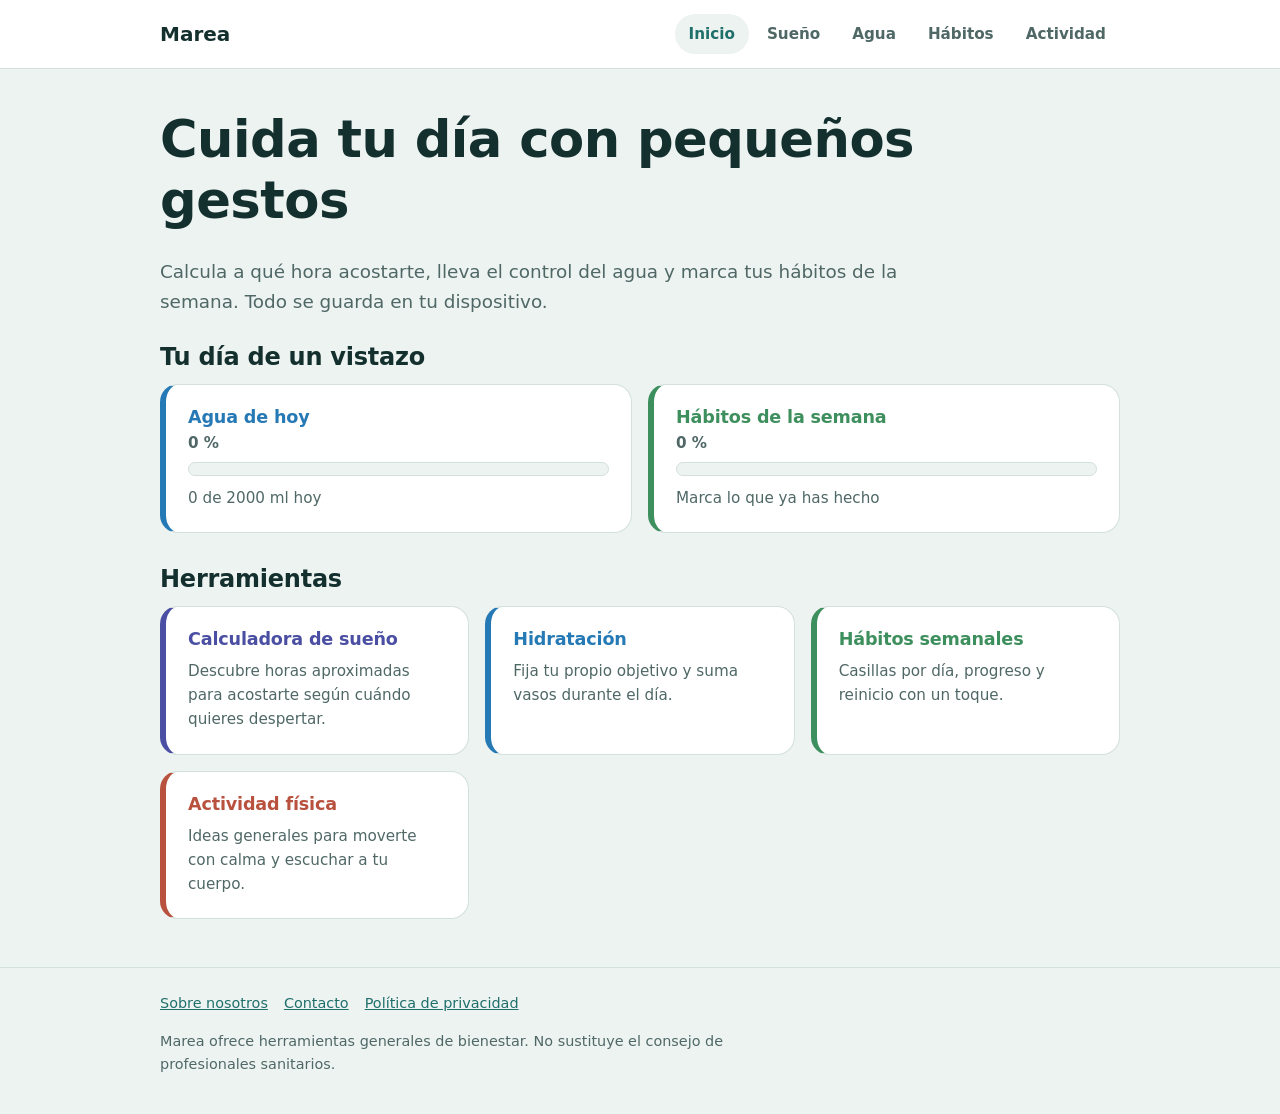
==== index.html @ 346fc49f "Add files via upload" ====
<!DOCTYPE html>
<html lang="es">
<head>
<meta charset="utf-8">
<meta name="viewport" content="width=device-width, initial-scale=1, viewport-fit=cover">
<title>Marea · Bienestar diario: sueño, agua y hábitos</title>
<meta name="description" content="Marea reúne en un solo lugar una calculadora de sueño, un registro de hidratación y un seguimiento semanal de hábitos. Gratis y sin cuenta.">
<link rel="canonical" href="https://www.tudominio.com/">
<meta property="og:type" content="website"><meta property="og:title" content="Marea · Bienestar diario: sueño, agua y hábitos"><meta property="og:description" content="Marea reúne en un solo lugar una calculadora de sueño, un registro de hidratación y un seguimiento semanal de hábitos. Gratis y sin cuenta."><meta property="og:url" content="https://www.tudominio.com/">
<meta name="theme-color" content="#1F6F6B">
<link rel="stylesheet" href="styles.css">
</head>
<body>
<a class="skip" href="#contenido">Saltar al contenido</a>
<header class="top"><div class="wrap"><a class="brand" href="index.html">Marea</a>
<nav class="main" aria-label="Principal"><ul><li><a href="index.html" aria-current="page">Inicio</a></li><li><a href="sueno.html">Sueño</a></li><li><a href="hidratacion.html">Agua</a></li><li><a href="habitos.html">Hábitos</a></li><li><a href="actividad.html">Actividad</a></li></ul></nav></div></header>
<main id="contenido"><div class="wrap">

<section class="hero"><h1>Cuida tu día con pequeños gestos</h1>
<p>Calcula a qué hora acostarte, lleva el control del agua y marca tus hábitos de la semana. Todo se guarda en tu dispositivo.</p></section>
<h2>Tu día de un vistazo</h2>
<div class="grid">
<a class="card tile" href="hidratacion.html" style="--c:var(--water)"><h3>Agua de hoy</h3><p class="big" id="home-water">0 %</p><div class="bar" style="margin:10px 0"><i id="home-water-bar"></i></div><p id="home-water-txt">Abre Agua para empezar</p></a>
<a class="card tile" href="habitos.html" style="--c:var(--habit)"><h3>Hábitos de la semana</h3><p class="big" id="home-habit">0 %</p><div class="bar" style="margin:10px 0"><i id="home-habit-bar"></i></div><p>Marca lo que ya has hecho</p></a>
</div>
<h2 style="margin-top:32px">Herramientas</h2>
<div class="grid">
<a class="card tile" href="sueno.html" style="--c:var(--sleep)"><h3>Calculadora de sueño</h3><p>Descubre horas aproximadas para acostarte según cuándo quieres despertar.</p></a>
<a class="card tile" href="hidratacion.html" style="--c:var(--water)"><h3>Hidratación</h3><p>Fija tu propio objetivo y suma vasos durante el día.</p></a>
<a class="card tile" href="habitos.html" style="--c:var(--habit)"><h3>Hábitos semanales</h3><p>Casillas por día, progreso y reinicio con un toque.</p></a>
<a class="card tile" href="actividad.html" style="--c:var(--move)"><h3>Actividad física</h3><p>Ideas generales para moverte con calma y escuchar a tu cuerpo.</p></a>
</div>
</div></main>

<footer><div class="wrap"><p><a href="sobre-nosotros.html">Sobre nosotros</a><a href="contacto.html">Contacto</a><a href="privacidad.html">Política de privacidad</a></p>
<p>Marea ofrece herramientas generales de bienestar. No sustituye el consejo de profesionales sanitarios.</p></div></footer>
<script src="app.js" defer></script>
</body>
</html>
---- styles.css ----
:root{--bg:#EDF3F1;--surface:#fff;--ink:#14302E;--muted:#4F6866;--line:#D3E0DD;--teal:#1F6F6B;--sleep:#4B4FA3;--water:#2579B5;--habit:#3E8F5E;--move:#B8523F;--r:18px;--nav-h:64px}
@media (prefers-color-scheme:dark){:root{--bg:#0F1F1E;--surface:#17302E;--ink:#E6F1EF;--muted:#A3BDB9;--line:#274542;--teal:#5CC4BC;--sleep:#A3A6F0;--water:#7CC0F0;--habit:#7FD3A0;--move:#F0A090}}
*{box-sizing:border-box}html{scroll-behavior:smooth}
body{margin:0;background:var(--bg);color:var(--ink);font:17px/1.6 "DM Sans",system-ui,-apple-system,"Segoe UI",Roboto,sans-serif;padding-bottom:calc(var(--nav-h) + env(safe-area-inset-bottom))}
h1,h2,h3{line-height:1.2;margin:0 0 .5em;letter-spacing:-.01em}h1{font-size:clamp(2rem,6vw,3.2rem)}h2{font-size:1.5rem}h3{font-size:1.1rem}
p{margin:0 0 1em;max-width:68ch}a{color:var(--teal)}
:focus-visible{outline:3px solid var(--water);outline-offset:2px;border-radius:6px}
.skip{position:absolute;left:-999px}.skip:focus{left:8px;top:8px;background:var(--surface);padding:8px 12px;z-index:50}
.wrap{max-width:1000px;margin:0 auto;padding:0 20px}
.top{background:var(--surface);border-bottom:1px solid var(--line)}
.top .wrap{display:flex;align-items:center;justify-content:space-between;height:60px}
.brand{font-weight:700;font-size:1.25rem;color:var(--ink);text-decoration:none}
nav.main{position:fixed;bottom:0;left:0;right:0;z-index:20;background:var(--surface);border-top:1px solid var(--line);padding-bottom:env(safe-area-inset-bottom)}
nav.main ul{display:flex;list-style:none;margin:0;padding:0}nav.main li{flex:1}
nav.main a{display:flex;align-items:center;justify-content:center;height:var(--nav-h);font-size:.8rem;font-weight:600;color:var(--muted);text-decoration:none}
nav.main a[aria-current=page]{color:var(--teal);box-shadow:inset 0 3px 0 var(--teal)}
@media(min-width:760px){body{padding-bottom:0}
nav.main{position:static;border:0;background:none;padding:0}nav.main ul{gap:4px}
nav.main a{height:40px;padding:0 14px;border-radius:999px;font-size:.95rem}
nav.main a[aria-current=page]{background:var(--bg);box-shadow:none}
.top .wrap{height:68px}}
main{padding:28px 0 48px}
.hero{padding:12px 0 8px}.hero p{font-size:1.15rem;color:var(--muted)}
.grid{display:grid;gap:16px;grid-template-columns:repeat(auto-fit,minmax(250px,1fr))}
.card{background:var(--surface);border:1px solid var(--line);border-radius:var(--r);padding:22px}
.tile{display:block;text-decoration:none;color:inherit;border-left:6px solid var(--c,var(--teal))}
.tile h3{color:var(--c,var(--teal))}.tile p{margin:0;color:var(--muted);font-size:.95rem}
.stack>*+*{margin-top:16px}
.bar{height:14px;background:var(--bg);border-radius:99px;overflow:hidden;border:1px solid var(--line)}
.bar>i{display:block;height:100%;width:0;background:var(--c,var(--teal));transition:width .4s}
.big{font-size:2.4rem;font-weight:700;line-height:1}
.muted{color:var(--muted)}.small{font-size:.9rem}
label{display:block;font-weight:600;margin-bottom:6px}
input,select,textarea,button{font:inherit;color:inherit}
input,select,textarea{width:100%;max-width:340px;padding:11px 12px;border:1.5px solid var(--line);border-radius:12px;background:var(--surface)}
textarea{max-width:100%;min-height:130px}
.btn{display:inline-flex;align-items:center;justify-content:center;min-height:44px;padding:0 18px;border:0;border-radius:12px;background:var(--c,var(--teal));color:#fff;font-weight:600;cursor:pointer}
@media(prefers-color-scheme:dark){.btn{color:#0F1F1E}}
.btn.alt{background:transparent;color:var(--ink);border:1.5px solid var(--line)}
.row{display:flex;flex-wrap:wrap;gap:10px;align-items:center}
.times{list-style:none;padding:0;margin:0;display:grid;gap:10px;grid-template-columns:repeat(auto-fit,minmax(170px,1fr))}
.times li{border:1.5px solid var(--line);border-radius:14px;padding:14px}.times strong{display:block;font-size:2rem;color:var(--sleep)}
.note{background:var(--bg);border-left:5px solid var(--c,var(--teal));padding:14px 16px;border-radius:0 12px 12px 0}
.toast{position:fixed;left:12px;right:12px;bottom:calc(var(--nav-h) + 14px);max-width:460px;margin:auto;background:var(--water);color:#fff;padding:14px 16px;border-radius:14px;z-index:30;display:flex;justify-content:space-between;gap:12px}
.toast[hidden]{display:none}.toast button{background:none;border:0;color:inherit;font-weight:700;cursor:pointer}
.scroll{overflow-x:auto}
table{border-collapse:collapse;width:100%;min-width:560px}
th,td{padding:10px 6px;text-align:center;border-bottom:1px solid var(--line)}
th:first-child,td:first-child{text-align:left;min-width:150px}
td input[type=checkbox]{width:26px;height:26px;accent-color:var(--habit);cursor:pointer}
.x{background:none;border:0;color:var(--muted);cursor:pointer;font-size:1.2rem;padding:4px 8px}
footer{border-top:1px solid var(--line);padding:24px 0;color:var(--muted);font-size:.9rem}
footer a{margin-right:16px}
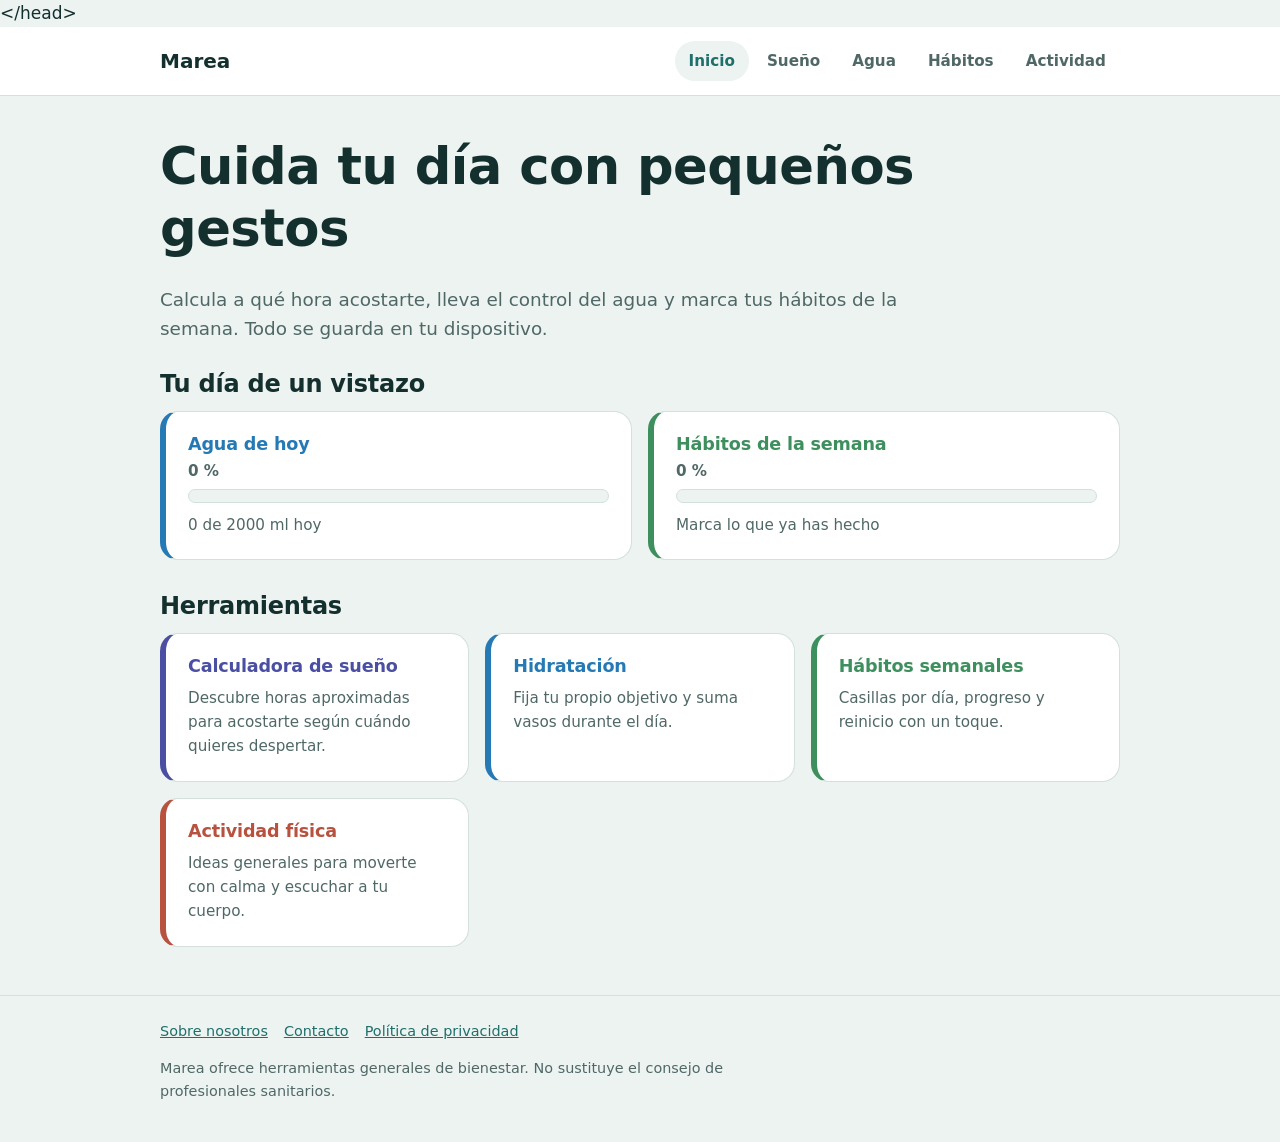
==== commit 68dbe750: "añadir cdigo adsense" ====
--- a/index.html
+++ b/index.html
@@ -9,7 +9,8 @@
 <meta property="og:type" content="website"><meta property="og:title" content="Marea · Bienestar diario: sueño, agua y hábitos"><meta property="og:description" content="Marea reúne en un solo lugar una calculadora de sueño, un registro de hidratación y un seguimiento semanal de hábitos. Gratis y sin cuenta."><meta property="og:url" content="https://www.tudominio.com/">
 <meta name="theme-color" content="#1F6F6B">
 <link rel="stylesheet" href="styles.css">
-</head>
+<<script async src="https://pagead2.googlesyndication.com/pagead/js/adsbygoogle.js?client=ca-pub-8808533759212569"
+     crossorigin="anonymous"></script>/head>
 <body>
 <a class="skip" href="#contenido">Saltar al contenido</a>
 <header class="top"><div class="wrap"><a class="brand" href="index.html">Marea</a>
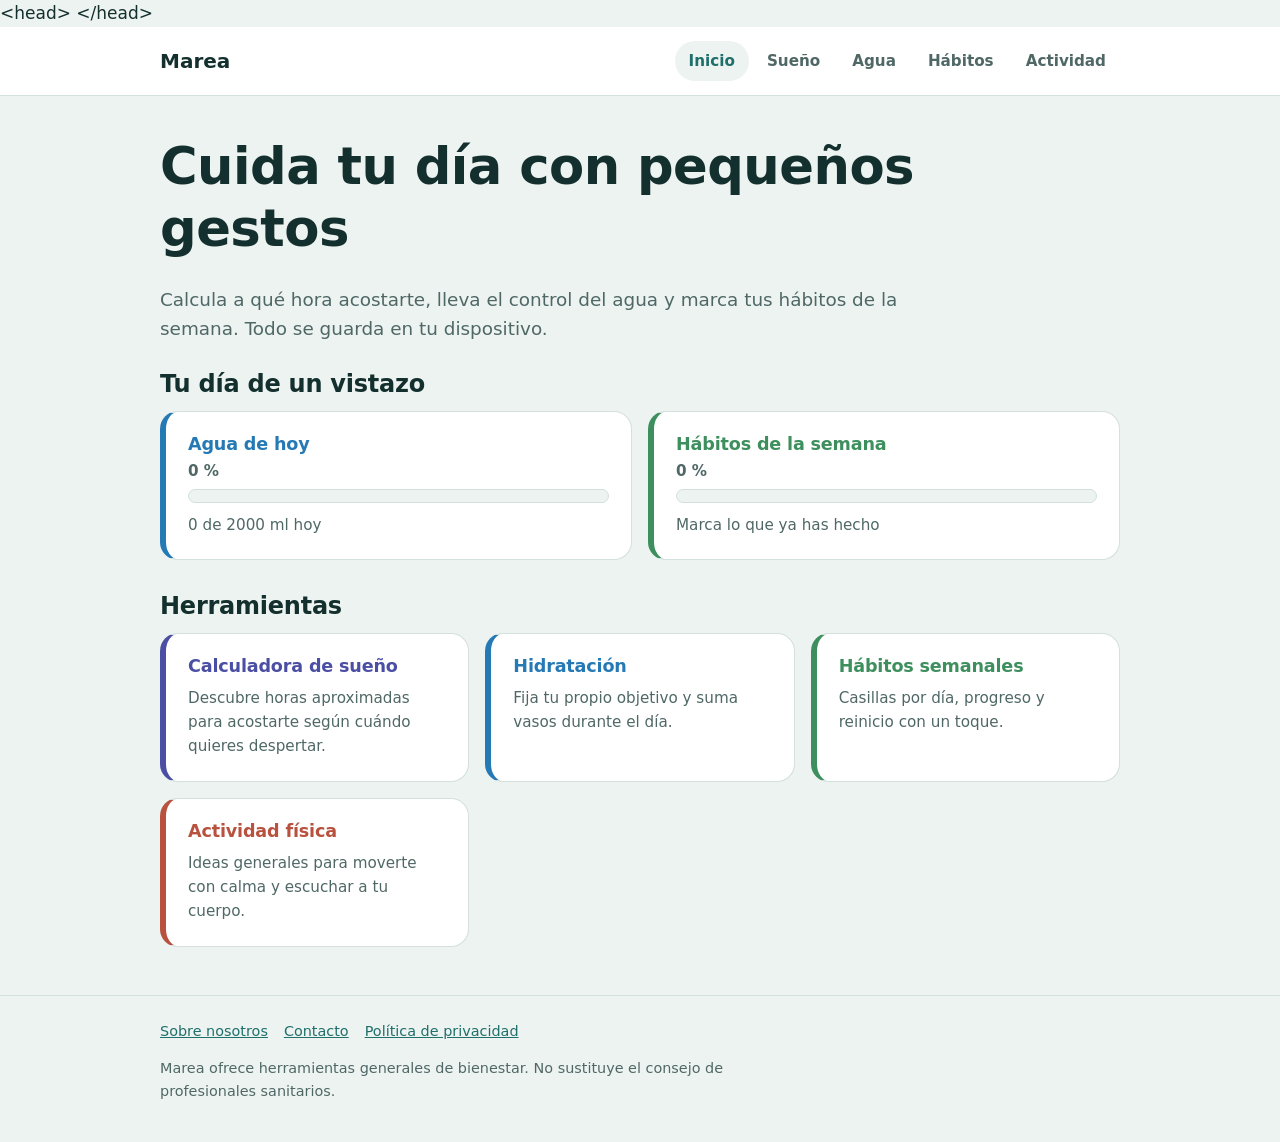
==== commit d83a3d9a: "google" ====
--- a/index.html
+++ b/index.html
@@ -1,6 +1,6 @@
 <!DOCTYPE html>
 <html lang="es">
-<head>
+<<meta name="google-site-verification" content="rITn4-ZE6r07YcSL0vhESc8Y4SwyfIQvwp9Gv-EHrpY" />head>
 <meta charset="utf-8">
 <meta name="viewport" content="width=device-width, initial-scale=1, viewport-fit=cover">
 <title>Marea · Bienestar diario: sueño, agua y hábitos</title>
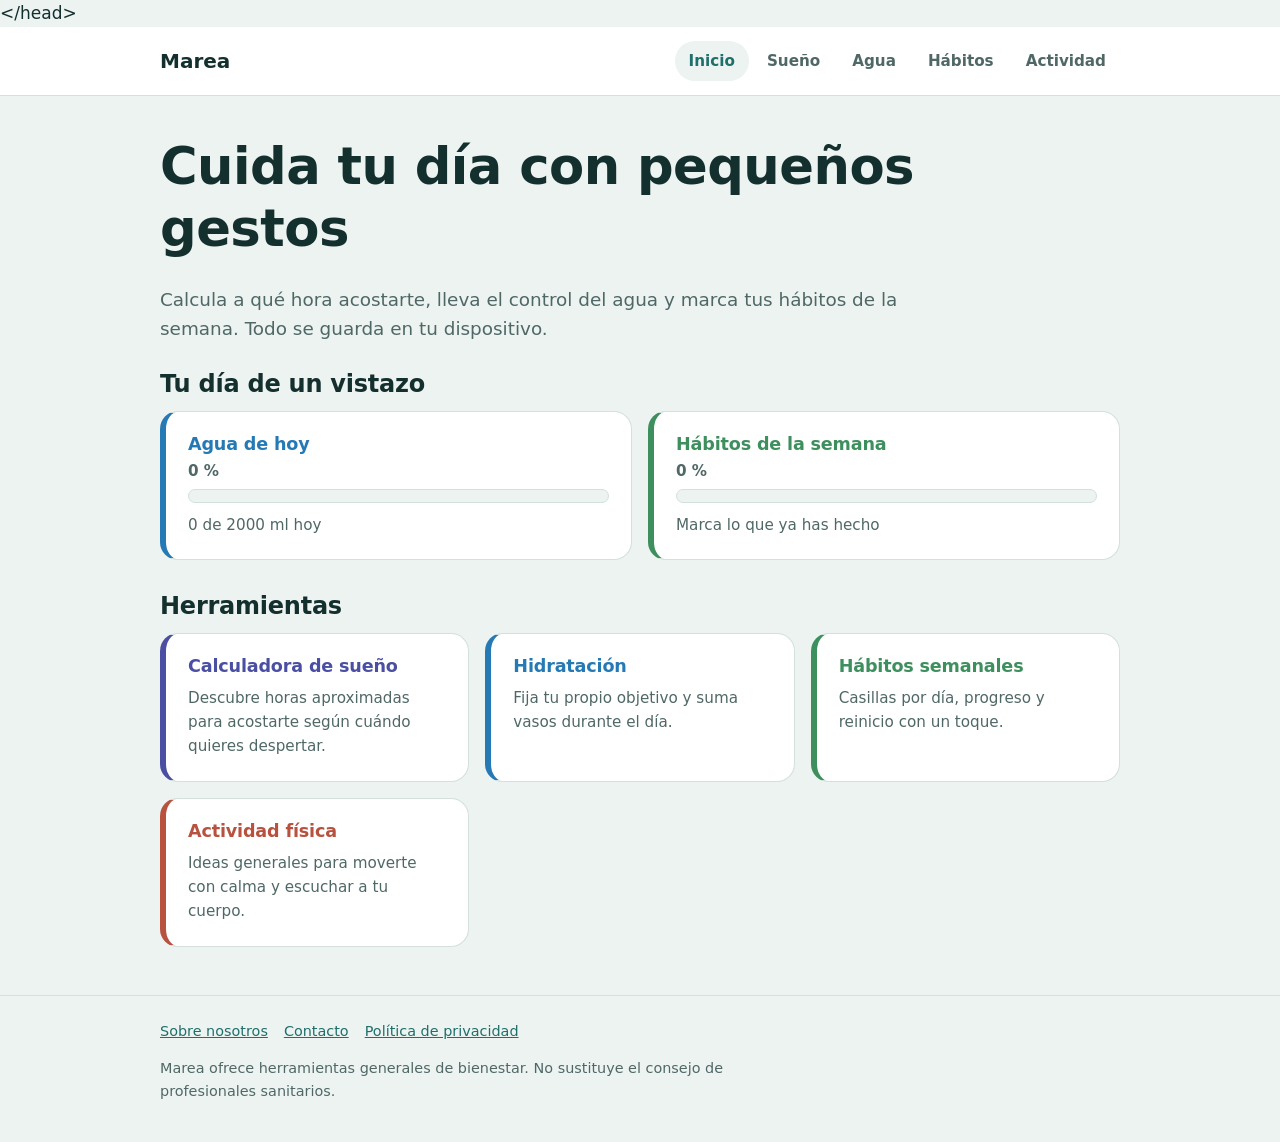
==== commit 120d2600: "google" ====
--- a/index.html
+++ b/index.html
@@ -1,6 +1,6 @@
 <!DOCTYPE html>
 <html lang="es">
-<<meta name="google-site-verification" content="rITn4-ZE6r07YcSL0vhESc8Y4SwyfIQvwp9Gv-EHrpY" />head>
+<head>
 <meta charset="utf-8">
 <meta name="viewport" content="width=device-width, initial-scale=1, viewport-fit=cover">
 <title>Marea · Bienestar diario: sueño, agua y hábitos</title>
@@ -10,7 +10,7 @@
 <meta name="theme-color" content="#1F6F6B">
 <link rel="stylesheet" href="styles.css">
 <<script async src="https://pagead2.googlesyndication.com/pagead/js/adsbygoogle.js?client=ca-pub-8808533759212569"
-     crossorigin="anonymous"></script>/head>
+     crossorigin="anonymous"></script><meta name="google-site-verification" content="rITn4-ZE6r07YcSL0vhESc8Y4SwyfIQvwp9Gv-EHrpY" />/head>
 <body>
 <a class="skip" href="#contenido">Saltar al contenido</a>
 <header class="top"><div class="wrap"><a class="brand" href="index.html">Marea</a>
